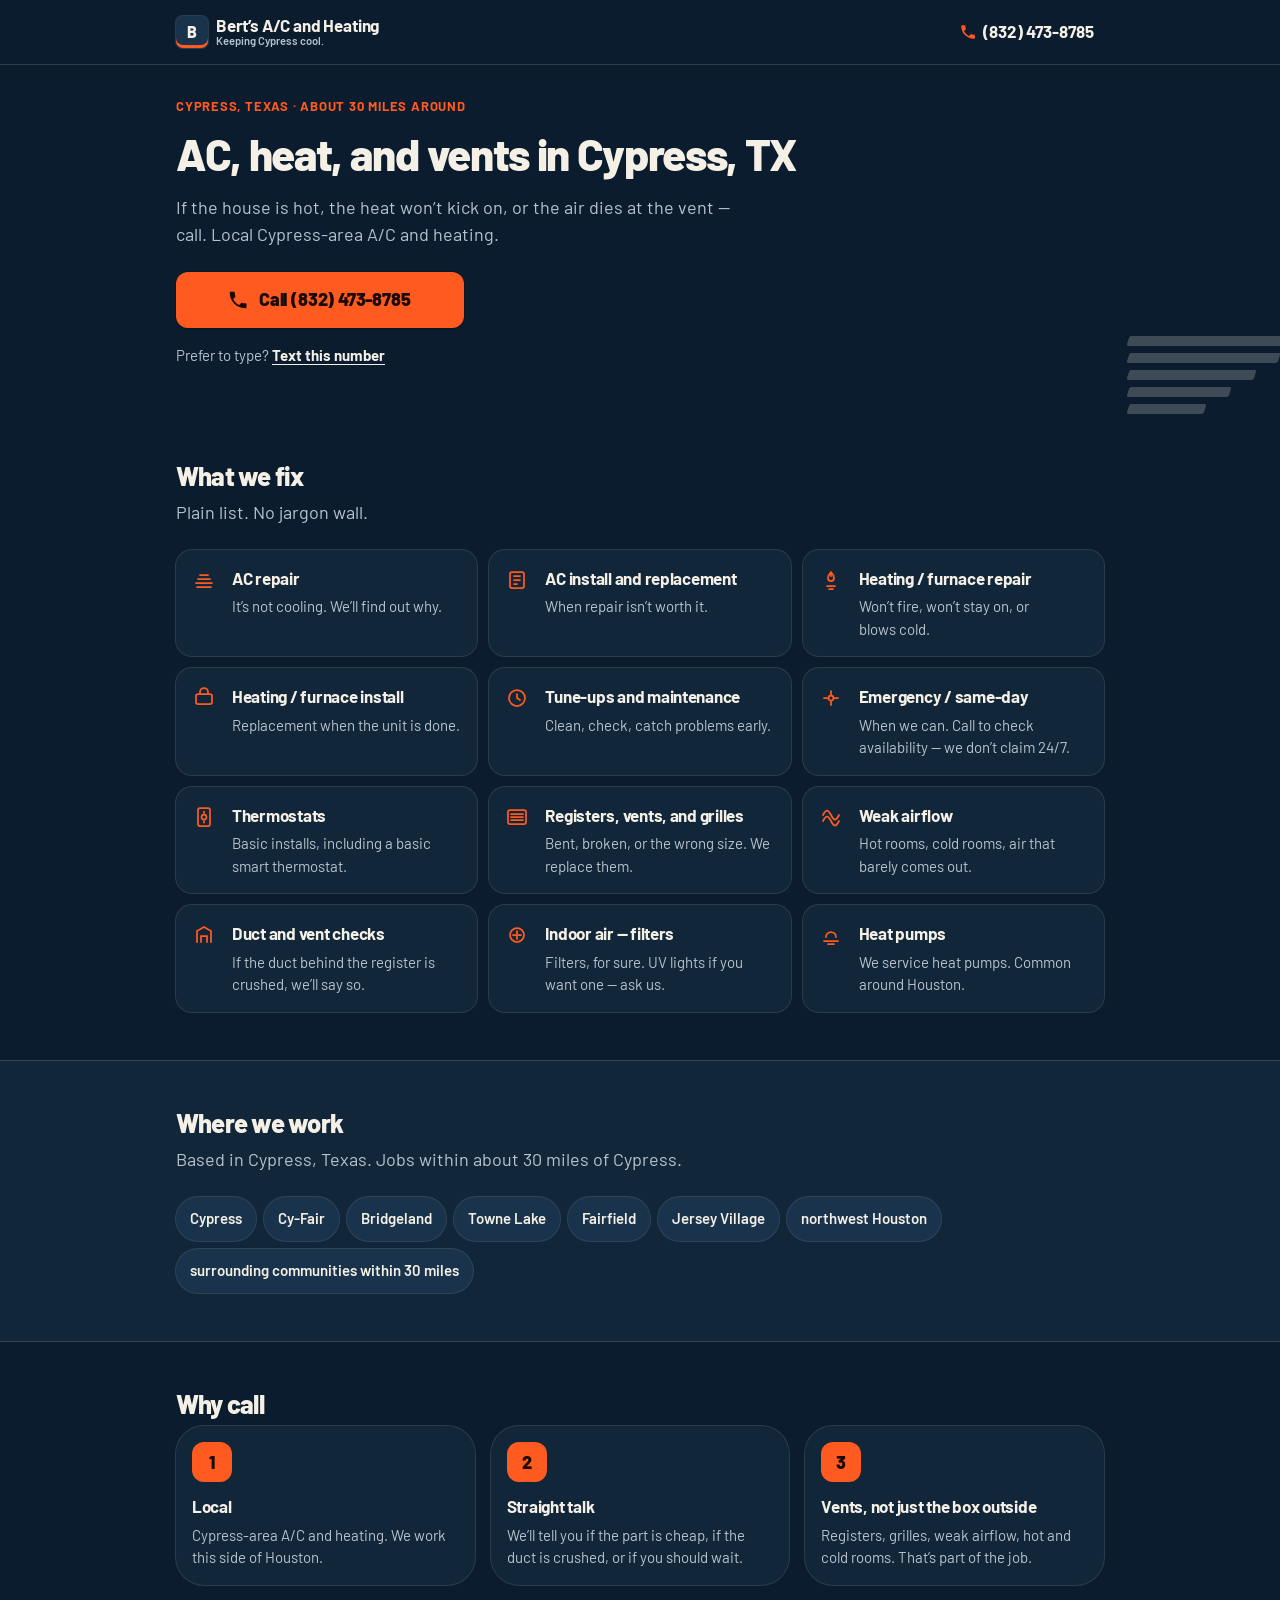
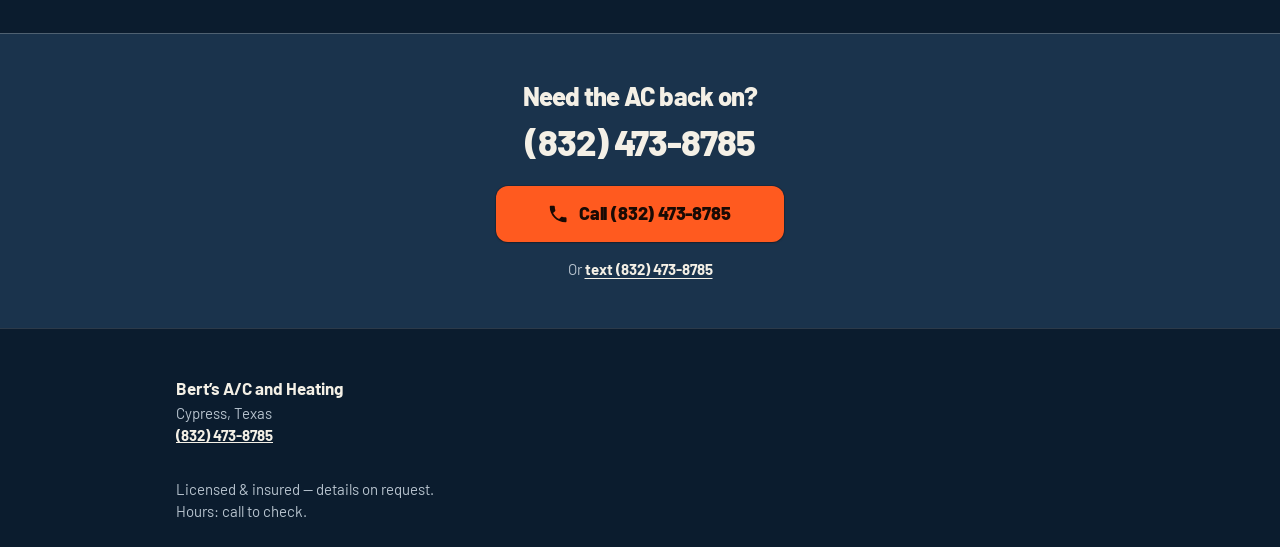
==== index.html @ 4bade755 "First draft one-page site for Bert’s A/C and Heating Static, mobile-first tap-to-call page for Cypre" ====
<!DOCTYPE html>
<html lang="en-US">
  <head>
    <meta charset="utf-8" />
    <meta name="viewport" content="width=device-width, initial-scale=1, viewport-fit=cover" />
    <title>Bert’s A/C and Heating — Cypress, TX</title>
    <meta
      name="description"
      content="Bert’s A/C and Heating. AC repair, heating, vents, and airflow in Cypress, Texas and about 30 miles around. Call (832) 473-8785."
    />
    <meta name="theme-color" content="#0B1C2E" />
    <link rel="canonical" href="https://keepcypresscool.com/" />
    <link rel="icon" type="image/svg+xml" href="./favicon.svg" />
    <link rel="apple-touch-icon" href="./favicon.svg" />
    <meta property="og:type" content="website" />
    <meta property="og:title" content="Bert’s A/C and Heating — Cypress, TX" />
    <meta
      property="og:description"
      content="AC, heat, and vents in Cypress and about 30 miles around. Call (832) 473-8785."
    />
    <meta property="og:url" content="https://keepcypresscool.com/" />
    <meta property="og:image" content="./og.jpg" />
    <meta name="twitter:card" content="summary_large_image" />
    <link rel="preconnect" href="https://fonts.googleapis.com" />
    <link rel="preconnect" href="https://fonts.gstatic.com" crossorigin />
    <link
      href="https://fonts.googleapis.com/css2?family=Barlow:ital,wght@0,400;0,600;0,700;0,800;1,400&display=swap"
      rel="stylesheet"
    />
    <link rel="stylesheet" href="./styles.css" />
    <script type="application/ld+json">
      {
        "@context": "https://schema.org",
        "@type": "HVACBusiness",
        "name": "Bert's A/C and Heating",
        "alternateName": "Keeping Cypress cool.",
        "url": "https://keepcypresscool.com/",
        "telephone": "+18324738785",
        "image": "https://keepcypresscool.com/og.jpg",
        "address": {
          "@type": "PostalAddress",
          "addressLocality": "Cypress",
          "addressRegion": "TX",
          "addressCountry": "US"
        },
        "areaServed": [
          "Cypress TX",
          "Cy-Fair",
          "Bridgeland",
          "Towne Lake",
          "Fairfield",
          "Jersey Village",
          "northwest Houston"
        ],
        "description": "Local Cypress-area A/C and heating. AC repair and replacement, heating, vents, airflow, and thermostats. About 30 miles around Cypress, Texas."
      }
    </script>
  </head>
  <body>
    <a class="skip" href="#main">Skip to content</a>

    <header class="site-header">
      <div class="wrap header-inner">
        <a class="brand" href="#main">
          <span class="brand-mark" aria-hidden="true">B</span>
          <span class="brand-text">
            <span class="brand-name">Bert’s A/C and Heating</span>
            <span class="brand-tag">Keeping Cypress cool.</span>
          </span>
        </a>
        <a class="header-phone" href="tel:+18324738785">
          <svg viewBox="0 0 24 24" width="18" height="18" aria-hidden="true">
            <path
              fill="currentColor"
              d="M6.6 10.8c1.4 2.8 3.8 5.1 6.6 6.6l2.2-2.2c.3-.3.7-.4 1.1-.2 1.2.4 2.5.6 3.8.6.6 0 1 .4 1 1V20c0 .6-.4 1-1 1C10.6 21 3 13.4 3 4c0-.6.4-1 1-1h3.5c.6 0 1 .4 1 1 0 1.3.2 2.6.6 3.8.1.4 0 .8-.3 1.1L6.6 10.8z"
            />
          </svg>
          (832) 473-8785
        </a>
      </div>
    </header>

    <main id="main">
      <section class="hero" aria-labelledby="hero-title">
        <div class="wrap hero-inner">
          <p class="eyebrow">Cypress, Texas · about 30 miles around</p>
          <h1 id="hero-title">AC, heat, and vents in Cypress, TX</h1>
          <p class="lede">
            If the house is hot, the heat won’t kick on, or the air dies at the vent — call.
            Local Cypress-area A/C and heating.
          </p>
          <a class="btn-call" href="tel:+18324738785">
            <svg viewBox="0 0 24 24" width="22" height="22" aria-hidden="true">
              <path
                fill="currentColor"
                d="M6.6 10.8c1.4 2.8 3.8 5.1 6.6 6.6l2.2-2.2c.3-.3.7-.4 1.1-.2 1.2.4 2.5.6 3.8.6.6 0 1 .4 1 1V20c0 .6-.4 1-1 1C10.6 21 3 13.4 3 4c0-.6.4-1 1-1h3.5c.6 0 1 .4 1 1 0 1.3.2 2.6.6 3.8.1.4 0 .8-.3 1.1L6.6 10.8z"
              />
            </svg>
            Call (832) 473-8785
          </a>
          <p class="hero-alt">
            Prefer to type? <a href="sms:+18324738785">Text this number</a>
          </p>
        </div>
        <div class="vent" aria-hidden="true">
          <span></span><span></span><span></span><span></span><span></span>
        </div>
      </section>

      <section class="section" id="services" aria-labelledby="services-title">
        <div class="wrap">
          <h2 id="services-title">What we fix</h2>
          <p class="section-lede">Plain list. No jargon wall.</p>
          <ul class="svc-grid">
            <li class="svc">
              <svg viewBox="0 0 24 24" width="24" height="24" aria-hidden="true">
                <path
                  fill="none"
                  stroke="currentColor"
                  stroke-width="1.75"
                  stroke-linecap="round"
                  d="M4 15h16M6 11h12M8 7h8M5 19h14"
                />
              </svg>
              <div>
                <h3>AC repair</h3>
                <p>It’s not cooling. We’ll find out why.</p>
              </div>
            </li>
            <li class="svc">
              <svg viewBox="0 0 24 24" width="24" height="24" aria-hidden="true">
                <rect
                  x="5"
                  y="4"
                  width="14"
                  height="16"
                  rx="2"
                  fill="none"
                  stroke="currentColor"
                  stroke-width="1.75"
                />
                <path
                  fill="none"
                  stroke="currentColor"
                  stroke-width="1.75"
                  stroke-linecap="round"
                  d="M9 8h6M9 12h6M9 16h3"
                />
              </svg>
              <div>
                <h3>AC install and replacement</h3>
                <p>When repair isn’t worth it.</p>
              </div>
            </li>
            <li class="svc">
              <svg viewBox="0 0 24 24" width="24" height="24" aria-hidden="true">
                <path
                  fill="none"
                  stroke="currentColor"
                  stroke-width="1.75"
                  stroke-linecap="round"
                  d="M12 4v4M12 4c2 2 3 4 3 6a3 3 0 1 1-6 0c0-2 1-4 3-6zM8 18h8M10 21h4"
                />
              </svg>
              <div>
                <h3>Heating / furnace repair</h3>
                <p>Won’t fire, won’t stay on, or blows cold.</p>
              </div>
            </li>
            <li class="svc">
              <svg viewBox="0 0 24 24" width="24" height="24" aria-hidden="true">
                <rect
                  x="4"
                  y="8"
                  width="16"
                  height="10"
                  rx="2"
                  fill="none"
                  stroke="currentColor"
                  stroke-width="1.75"
                />
                <path
                  fill="none"
                  stroke="currentColor"
                  stroke-width="1.75"
                  stroke-linecap="round"
                  d="M8 8V6a4 4 0 0 1 8 0v2"
                />
              </svg>
              <div>
                <h3>Heating / furnace install</h3>
                <p>Replacement when the unit is done.</p>
              </div>
            </li>
            <li class="svc">
              <svg viewBox="0 0 24 24" width="24" height="24" aria-hidden="true">
                <circle
                  cx="12"
                  cy="12"
                  r="8"
                  fill="none"
                  stroke="currentColor"
                  stroke-width="1.75"
                />
                <path
                  fill="none"
                  stroke="currentColor"
                  stroke-width="1.75"
                  stroke-linecap="round"
                  d="M12 8v4l3 2"
                />
              </svg>
              <div>
                <h3>Tune-ups and maintenance</h3>
                <p>Clean, check, catch problems early.</p>
              </div>
            </li>
            <li class="svc">
              <svg viewBox="0 0 24 24" width="24" height="24" aria-hidden="true">
                <path
                  fill="none"
                  stroke="currentColor"
                  stroke-width="1.75"
                  stroke-linecap="round"
                  d="M12 5v4M12 15v4M5 12h4M15 12h4"
                />
                <circle
                  cx="12"
                  cy="12"
                  r="2.5"
                  fill="none"
                  stroke="currentColor"
                  stroke-width="1.75"
                />
              </svg>
              <div>
                <h3>Emergency / same-day</h3>
                <p>When we can. Call to check availability — we don’t claim 24/7.</p>
              </div>
            </li>
            <li class="svc">
              <svg viewBox="0 0 24 24" width="24" height="24" aria-hidden="true">
                <rect
                  x="6"
                  y="3"
                  width="12"
                  height="18"
                  rx="2"
                  fill="none"
                  stroke="currentColor"
                  stroke-width="1.75"
                />
                <circle
                  cx="12"
                  cy="12"
                  r="2.5"
                  fill="none"
                  stroke="currentColor"
                  stroke-width="1.75"
                />
                <path
                  fill="none"
                  stroke="currentColor"
                  stroke-width="1.75"
                  stroke-linecap="round"
                  d="M12 6.5v1.5M12 16v1.5"
                />
              </svg>
              <div>
                <h3>Thermostats</h3>
                <p>Basic installs, including a basic smart thermostat.</p>
              </div>
            </li>
            <li class="svc">
              <svg viewBox="0 0 24 24" width="24" height="24" aria-hidden="true">
                <rect
                  x="3"
                  y="5"
                  width="18"
                  height="14"
                  rx="2"
                  fill="none"
                  stroke="currentColor"
                  stroke-width="1.75"
                />
                <path
                  fill="none"
                  stroke="currentColor"
                  stroke-width="1.75"
                  stroke-linecap="round"
                  d="M6 9h12M6 12h12M6 15h12"
                />
              </svg>
              <div>
                <h3>Registers, vents, and grilles</h3>
                <p>Bent, broken, or the wrong size. We replace them.</p>
              </div>
            </li>
            <li class="svc">
              <svg viewBox="0 0 24 24" width="24" height="24" aria-hidden="true">
                <path
                  fill="none"
                  stroke="currentColor"
                  stroke-width="1.75"
                  stroke-linecap="round"
                  d="M4 16c3-6 5-6 8 0s5 6 8 0"
                />
                <path
                  fill="none"
                  stroke="currentColor"
                  stroke-width="1.75"
                  stroke-linecap="round"
                  d="M4 10c3-6 5-6 8 0s5 6 8 0"
                />
              </svg>
              <div>
                <h3>Weak airflow</h3>
                <p>Hot rooms, cold rooms, air that barely comes out.</p>
              </div>
            </li>
            <li class="svc">
              <svg viewBox="0 0 24 24" width="24" height="24" aria-hidden="true">
                <path
                  fill="none"
                  stroke="currentColor"
                  stroke-width="1.75"
                  stroke-linecap="round"
                  d="M5 19V8l7-4 7 4v11"
                />
                <path
                  fill="none"
                  stroke="currentColor"
                  stroke-width="1.75"
                  stroke-linecap="round"
                  d="M9 19v-6h6v6"
                />
              </svg>
              <div>
                <h3>Duct and vent checks</h3>
                <p>If the duct behind the register is crushed, we’ll say so.</p>
              </div>
            </li>
            <li class="svc">
              <svg viewBox="0 0 24 24" width="24" height="24" aria-hidden="true">
                <circle
                  cx="12"
                  cy="12"
                  r="7"
                  fill="none"
                  stroke="currentColor"
                  stroke-width="1.75"
                />
                <path
                  fill="none"
                  stroke="currentColor"
                  stroke-width="1.75"
                  stroke-linecap="round"
                  d="M12 8v8M8 12h8"
                />
              </svg>
              <div>
                <h3>Indoor air — filters</h3>
                <p>Filters, for sure. UV lights if you want one — ask us.</p>
              </div>
            </li>
            <li class="svc">
              <svg viewBox="0 0 24 24" width="24" height="24" aria-hidden="true">
                <path
                  fill="none"
                  stroke="currentColor"
                  stroke-width="1.75"
                  stroke-linecap="round"
                  d="M7 14a5 5 0 1 1 10 0M5 18h14M9 21h6"
                />
              </svg>
              <div>
                <h3>Heat pumps</h3>
                <p>We service heat pumps. Common around Houston.</p>
              </div>
            </li>
          </ul>
        </div>
      </section>

      <section class="section section-alt" id="area" aria-labelledby="area-title">
        <div class="wrap">
          <h2 id="area-title">Where we work</h2>
          <p class="section-lede">
            Based in Cypress, Texas. Jobs within about 30 miles of Cypress.
          </p>
          <ul class="places">
            <li>Cypress</li>
            <li>Cy-Fair</li>
            <li>Bridgeland</li>
            <li>Towne Lake</li>
            <li>Fairfield</li>
            <li>Jersey Village</li>
            <li>northwest Houston</li>
            <li>surrounding communities within 30 miles</li>
          </ul>
        </div>
      </section>

      <section class="section" id="why" aria-labelledby="why-title">
        <div class="wrap">
          <h2 id="why-title">Why call</h2>
          <ol class="why">
            <li>
              <span class="why-n">1</span>
              <div>
                <h3>Local</h3>
                <p>Cypress-area A/C and heating. We work this side of Houston.</p>
              </div>
            </li>
            <li>
              <span class="why-n">2</span>
              <div>
                <h3>Straight talk</h3>
                <p>
                  We’ll tell you if the part is cheap, if the duct is crushed, or if you should
                  wait.
                </p>
              </div>
            </li>
            <li>
              <span class="why-n">3</span>
              <div>
                <h3>Vents, not just the box outside</h3>
                <p>
                  Registers, grilles, weak airflow, hot and cold rooms. That’s part of the job.
                </p>
              </div>
            </li>
          </ol>
        </div>
      </section>

      <section class="final" id="call" aria-labelledby="final-title">
        <div class="wrap final-inner">
          <h2 id="final-title">Need the AC back on?</h2>
          <p class="final-number">
            <a href="tel:+18324738785">(832) 473-8785</a>
          </p>
          <a class="btn-call" href="tel:+18324738785">
            <svg viewBox="0 0 24 24" width="22" height="22" aria-hidden="true">
              <path
                fill="currentColor"
                d="M6.6 10.8c1.4 2.8 3.8 5.1 6.6 6.6l2.2-2.2c.3-.3.7-.4 1.1-.2 1.2.4 2.5.6 3.8.6.6 0 1 .4 1 1V20c0 .6-.4 1-1 1C10.6 21 3 13.4 3 4c0-.6.4-1 1-1h3.5c.6 0 1 .4 1 1 0 1.3.2 2.6.6 3.8.1.4 0 .8-.3 1.1L6.6 10.8z"
              />
            </svg>
            Call (832) 473-8785
          </a>
          <p class="hero-alt">
            Or <a href="sms:+18324738785">text (832) 473-8785</a>
          </p>
        </div>
      </section>
    </main>

    <footer class="site-footer">
      <div class="wrap footer-inner">
        <p>
          <strong>Bert’s A/C and Heating</strong><br />
          Cypress, Texas<br />
          <a href="tel:+18324738785">(832) 473-8785</a>
        </p>
        <p class="footer-meta">
          Licensed & insured — details on request.<br />
          Hours: call to check. <!-- TODO: post actual hours -->
        </p>
      </div>
    </footer>

    <div class="sticky-call" role="region" aria-label="Call Bert’s A/C and Heating">
      <a class="btn-call btn-sticky" href="tel:+18324738785">
        <svg viewBox="0 0 24 24" width="20" height="20" aria-hidden="true">
          <path
            fill="currentColor"
            d="M6.6 10.8c1.4 2.8 3.8 5.1 6.6 6.6l2.2-2.2c.3-.3.7-.4 1.1-.2 1.2.4 2.5.6 3.8.6.6 0 1 .4 1 1V20c0 .6-.4 1-1 1C10.6 21 3 13.4 3 4c0-.6.4-1 1-1h3.5c.6 0 1 .4 1 1 0 1.3.2 2.6.6 3.8.1.4 0 .8-.3 1.1L6.6 10.8z"
          />
        </svg>
        Call (832) 473-8785
      </a>
    </div>
  </body>
</html>
---- styles.css ----
:root {
  --navy: #0b1c2e;
  --navy-2: #12263a;
  --navy-3: #1a334c;
  --paper: #f4f0e6;
  --muted: #b7c3ce;
  --accent: #ff5a1f;
  --accent-ink: #1a0a04;
  --line: color-mix(in oklab, var(--paper) 14%, transparent);
  --line-strong: color-mix(in oklab, var(--paper) 24%, transparent);

  --font: "Barlow", "Segoe UI", system-ui, sans-serif;

  --text-xs: 0.8125rem;
  --text-sm: 0.9375rem;
  --text-base: 1.0625rem;
  --text-md: 1.125rem;
  --text-lg: clamp(1.35rem, 1.1rem + 1vw, 1.6rem);
  --text-xl: clamp(1.85rem, 1.2rem + 3.2vw, 2.75rem);

  --leading-tight: 1.12;
  --leading-snug: 1.28;
  --leading-body: 1.5;

  --space-1: 4px;
  --space-2: 8px;
  --space-3: 12px;
  --space-4: 16px;
  --space-5: 24px;
  --space-6: 32px;
  --space-7: 48px;
  --space-8: 64px;

  --radius-sm: 8px;
  --radius-md: 12px;
  --radius-lg: 16px;
  --radius-xl: 24px;

  --shadow-btn:
    0 0 0 1px color-mix(in oklab, var(--accent-ink) 18%, transparent),
    0 1px 2px color-mix(in oklab, var(--accent-ink) 28%, transparent);
  --shadow-card: 0 0 0 1px var(--line);

  --wrap: 44rem;
  --wrap-wide: 58rem;

  --header-h: 3.5rem;
  --sticky-h: 4.75rem;

  --motion-quick: 150ms;
  --motion-fast: 250ms;
  --ease-out: cubic-bezier(0.23, 1, 0.32, 1);
}

*,
*::before,
*::after {
  box-sizing: border-box;
}

html {
  -webkit-text-size-adjust: 100%;
  -webkit-font-smoothing: antialiased;
  -moz-osx-font-smoothing: grayscale;
  scroll-behavior: smooth;
}

body {
  margin: 0;
  font-family: var(--font);
  font-size: var(--text-base);
  line-height: var(--leading-body);
  color: var(--paper);
  background: var(--navy);
  padding-bottom: calc(var(--sticky-h) + env(safe-area-inset-bottom));
  text-wrap: pretty;
}

img,
svg {
  display: block;
  max-width: 100%;
}

a {
  color: inherit;
}

a:focus-visible,
.btn-call:focus-visible,
.header-phone:focus-visible {
  outline: 3px solid var(--paper);
  outline-offset: 3px;
}

.skip {
  position: absolute;
  left: -999px;
  top: 0;
  background: var(--paper);
  color: var(--navy);
  padding: var(--space-2) var(--space-4);
  z-index: 40;
}

.skip:focus {
  left: var(--space-3);
  top: var(--space-3);
}

.wrap {
  width: min(100% - 2rem, var(--wrap));
  margin-inline: auto;
}

.site-header {
  background: var(--navy);
  border-bottom: 1px solid var(--line);
}

.header-inner {
  min-height: var(--header-h);
  display: flex;
  align-items: center;
  justify-content: space-between;
  gap: var(--space-3);
  padding-block: var(--space-2);
}

.brand {
  display: flex;
  align-items: center;
  gap: var(--space-2);
  text-decoration: none;
  min-width: 0;
}

.brand-mark {
  flex: 0 0 auto;
  width: 2rem;
  height: 2rem;
  border-radius: 7px;
  background: var(--navy-3);
  color: var(--paper);
  font-weight: 800;
  font-size: 1rem;
  display: grid;
  place-items: center;
  box-shadow: 0 0 0 1px var(--line), inset 0 -3px 0 var(--accent);
}

.brand-text {
  display: flex;
  flex-direction: column;
  min-width: 0;
  line-height: 1.15;
}

.brand-name {
  font-weight: 700;
  font-size: var(--text-sm);
  letter-spacing: -0.01em;
}

.brand-tag {
  font-size: 0.7rem;
  color: var(--muted);
  font-weight: 600;
}

.header-phone {
  flex: 0 0 auto;
  display: inline-flex;
  align-items: center;
  gap: 6px;
  min-height: 48px;
  padding: 0 10px;
  color: var(--paper);
  font-weight: 700;
  font-size: var(--text-sm);
  text-decoration: none;
  white-space: nowrap;
}

.header-phone svg {
  color: var(--accent);
}

.hero {
  position: relative;
  overflow: hidden;
  padding: var(--space-6) 0 var(--space-7);
  background: var(--navy);
}

.hero-inner {
  position: relative;
  z-index: 1;
}

.eyebrow {
  margin: 0 0 var(--space-3);
  font-size: var(--text-xs);
  font-weight: 700;
  letter-spacing: 0.06em;
  text-transform: uppercase;
  color: var(--accent);
}

.hero h1,
.final h2,
.section h2 {
  text-wrap: balance;
  letter-spacing: -0.03em;
  line-height: var(--leading-tight);
}

.hero h1 {
  margin: 0 0 var(--space-4);
  font-size: var(--text-xl);
  font-weight: 800;
}

.lede,
.section-lede {
  margin: 0 0 var(--space-5);
  color: var(--muted);
  font-size: var(--text-md);
  max-width: 36rem;
}

.btn-call {
  display: inline-flex;
  align-items: center;
  justify-content: center;
  gap: 10px;
  width: 100%;
  min-height: 56px;
  padding: 0 1.25rem 0 1.1rem;
  background: var(--accent);
  color: var(--accent-ink);
  font-family: inherit;
  font-size: 1.125rem;
  font-weight: 800;
  letter-spacing: -0.01em;
  text-decoration: none;
  border-radius: var(--radius-md);
  box-shadow: var(--shadow-btn);
  transition:
    transform var(--motion-quick) var(--ease-out),
    filter var(--motion-quick) var(--ease-out);
}

.btn-call:hover {
  filter: brightness(1.06);
}

.btn-call:active {
  transform: scale(0.98);
}

.hero-alt {
  margin: var(--space-4) 0 0;
  color: var(--muted);
  font-size: var(--text-sm);
}

.hero-alt a {
  color: var(--paper);
  font-weight: 700;
  text-underline-offset: 3px;
}

.vent {
  position: absolute;
  right: -1.5rem;
  bottom: 0;
  width: min(42vw, 11rem);
  display: flex;
  flex-direction: column;
  gap: 7px;
  opacity: 0.22;
  pointer-events: none;
}

.vent span {
  display: block;
  height: 10px;
  background: var(--paper);
  border-radius: 2px;
  transform: skewX(-18deg);
}

.vent span:nth-child(2) {
  width: 86%;
}
.vent span:nth-child(3) {
  width: 72%;
}
.vent span:nth-child(4) {
  width: 58%;
}
.vent span:nth-child(5) {
  width: 44%;
}

.section {
  padding: var(--space-7) 0;
}

.section h2 {
  margin: 0 0 var(--space-2);
  font-size: var(--text-lg);
  font-weight: 800;
}

.section-alt {
  background: var(--navy-2);
  border-block: 1px solid var(--line);
}

.svc-grid {
  list-style: none;
  margin: 0;
  padding: 0;
  display: grid;
  grid-template-columns: 1fr;
  gap: var(--space-3);
}

.svc {
  display: grid;
  grid-template-columns: 28px 1fr;
  gap: var(--space-3);
  padding: var(--space-4);
  background: var(--navy-2);
  border-radius: var(--radius-lg);
  box-shadow: var(--shadow-card);
}

.section-alt .svc,
.svc {
  align-items: start;
}

.svc svg {
  margin-top: 2px;
  color: var(--accent);
}

.svc h3,
.why h3 {
  margin: 0 0 4px;
  font-size: var(--text-base);
  font-weight: 700;
  letter-spacing: -0.015em;
}

.svc p,
.why p {
  margin: 0;
  color: var(--muted);
  font-size: var(--text-sm);
}

.places {
  list-style: none;
  margin: 0;
  padding: 0;
  display: flex;
  flex-wrap: wrap;
  gap: var(--space-2);
}

.places li {
  padding: 10px 14px;
  min-height: 44px;
  display: inline-flex;
  align-items: center;
  background: var(--navy-3);
  border-radius: 999px;
  font-weight: 600;
  font-size: var(--text-sm);
  box-shadow: 0 0 0 1px var(--line);
}

.why {
  list-style: none;
  margin: 0;
  padding: 0;
  display: grid;
  gap: var(--space-4);
}

.why li {
  display: grid;
  grid-template-columns: 2.5rem 1fr;
  gap: var(--space-3);
  padding: var(--space-4);
  background: var(--navy-2);
  border-radius: calc(var(--radius-md) + var(--space-4));
  box-shadow: var(--shadow-card);
}

.why-n {
  width: 2.5rem;
  height: 2.5rem;
  border-radius: var(--radius-md);
  background: var(--accent);
  color: var(--accent-ink);
  font-weight: 800;
  font-size: 1.125rem;
  display: grid;
  place-items: center;
}

.final {
  background: var(--navy-3);
  padding: var(--space-7) 0;
  text-align: center;
  border-top: 1px solid var(--line-strong);
}

.final-inner {
  display: flex;
  flex-direction: column;
  align-items: center;
}

.final h2 {
  margin: 0 0 var(--space-3);
  font-size: var(--text-lg);
  font-weight: 800;
}

.final-number {
  margin: 0 0 var(--space-5);
  font-size: clamp(1.6rem, 1.1rem + 2.4vw, 2.25rem);
  font-weight: 800;
  letter-spacing: -0.03em;
  line-height: 1.1;
}

.final-number a {
  color: var(--paper);
  text-decoration: none;
}

.final .btn-call {
  max-width: 28rem;
}

.site-footer {
  padding: var(--space-6) 0 var(--space-5);
  border-top: 1px solid var(--line);
  color: var(--muted);
  font-size: var(--text-sm);
}

.footer-inner {
  display: grid;
  gap: var(--space-4);
}

.site-footer strong {
  color: var(--paper);
  font-size: var(--text-base);
}

.site-footer a {
  color: var(--paper);
  font-weight: 700;
}

.footer-meta {
  margin: 0;
}

.sticky-call {
  position: fixed;
  left: 0;
  right: 0;
  bottom: 0;
  z-index: 30;
  padding: var(--space-2) var(--space-4);
  padding-bottom: calc(var(--space-2) + env(safe-area-inset-bottom));
  background: color-mix(in oklab, var(--navy) 92%, black);
  border-top: 1px solid var(--line-strong);
}

.btn-sticky {
  min-height: 52px;
}

@media (min-width: 640px) {
  .svc-grid {
    grid-template-columns: 1fr 1fr;
  }

  .btn-call {
    width: auto;
    min-width: 18rem;
  }

  .wrap {
    width: min(100% - 3rem, var(--wrap-wide));
  }
}

@media (min-width: 800px) {
  .sticky-call {
    display: none;
  }

  body {
    padding-bottom: 0;
  }

  .svc-grid {
    grid-template-columns: 1fr 1fr 1fr;
  }

  .why {
    grid-template-columns: 1fr 1fr 1fr;
  }

  .why li {
    grid-template-columns: 1fr;
  }

  .header-phone {
    font-size: var(--text-base);
  }

  .brand-name {
    font-size: var(--text-base);
  }
}

@media (prefers-reduced-motion: reduce) {
  html {
    scroll-behavior: auto;
  }

  .btn-call {
    transition: none;
  }
}
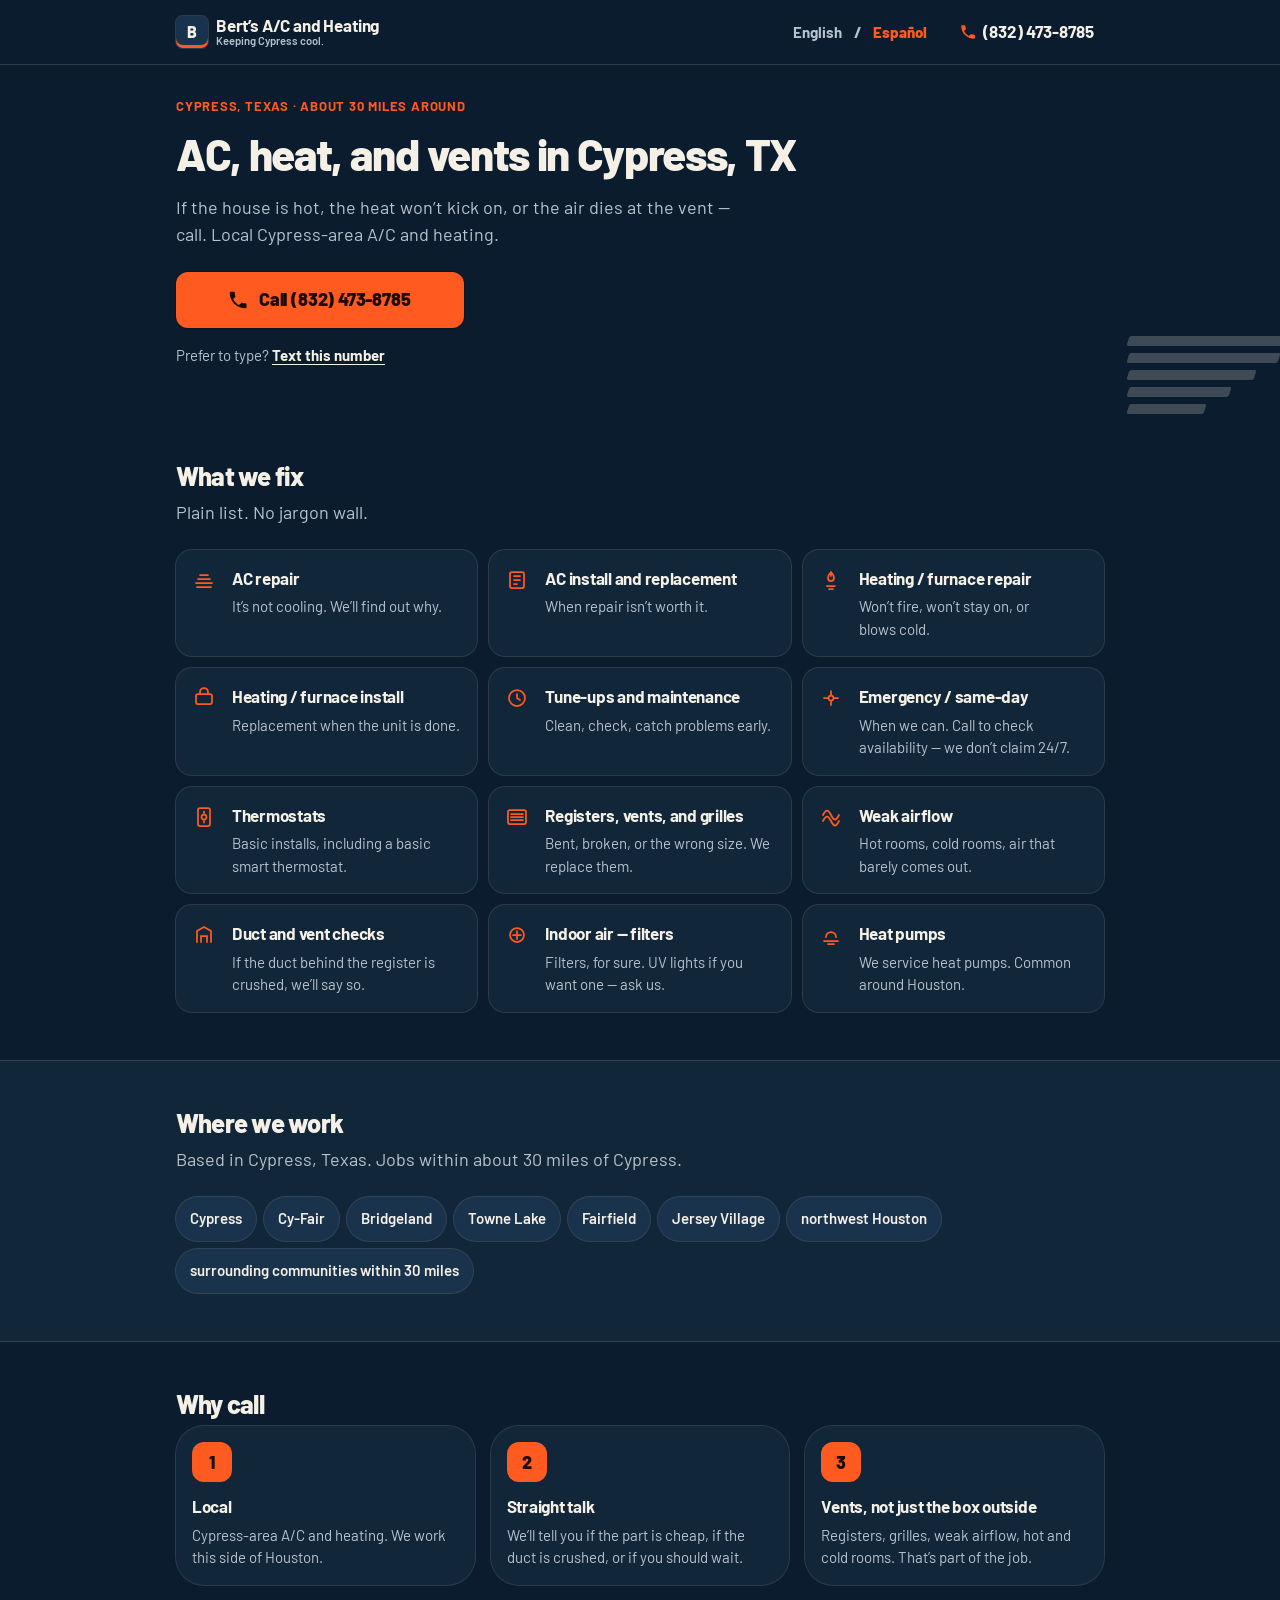
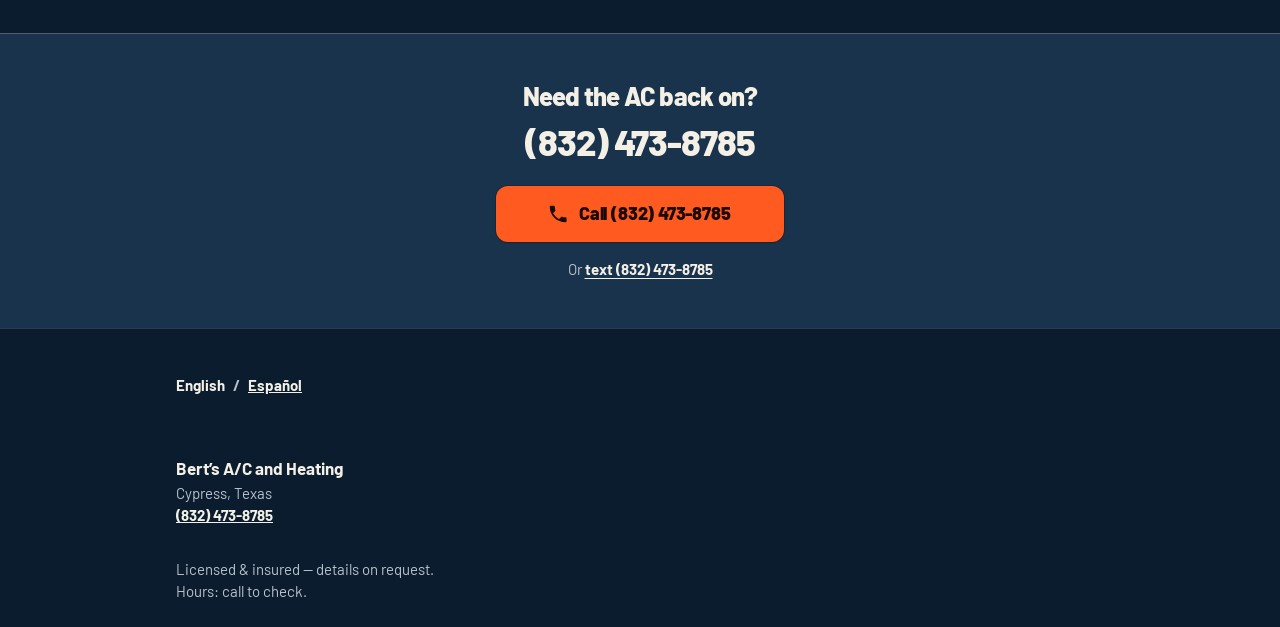
==== commit e396c041: "Add full Spanish mirror at /es/ Same tap-to-call page in Spanish, linked English / Español from the " ====
--- a/index.html
+++ b/index.html
@@ -10,9 +10,13 @@
     />
     <meta name="theme-color" content="#0B1C2E" />
     <link rel="canonical" href="https://keepcypresscool.com/" />
+    <link rel="alternate" hreflang="en" href="https://keepcypresscool.com/" />
+    <link rel="alternate" hreflang="es" href="https://keepcypresscool.com/es/" />
+    <link rel="alternate" hreflang="x-default" href="https://keepcypresscool.com/" />
     <link rel="icon" type="image/svg+xml" href="./favicon.svg" />
     <link rel="apple-touch-icon" href="./favicon.svg" />
-    <meta property="og:type" content="website" />
+    <meta property="og:locale" content="en_US" />
+    <meta property="og:locale:alternate" content="es_US" />
     <meta property="og:title" content="Bert’s A/C and Heating — Cypress, TX" />
     <meta
       property="og:description"
@@ -77,6 +81,11 @@
           </svg>
           (832) 473-8785
         </a>
+        <nav class="lang" aria-label="Language">
+          <span lang="en" aria-current="page">English</span>
+          <span class="lang-sep" aria-hidden="true">/</span>
+          <a href="./es/" lang="es" hreflang="es">Español</a>
+        </nav>
       </div>
     </header>
 
@@ -459,6 +468,11 @@
 
     <footer class="site-footer">
       <div class="wrap footer-inner">
+        <p class="footer-lang">
+          <span lang="en" aria-current="page">English</span>
+          <span aria-hidden="true">/</span>
+          <a href="./es/" lang="es" hreflang="es">Español</a>
+        </p>
         <p>
           <strong>Bert’s A/C and Heating</strong><br />
           Cypress, Texas<br />
--- a/styles.css
+++ b/styles.css
@@ -88,7 +88,8 @@
 
 a:focus-visible,
 .btn-call:focus-visible,
-.header-phone:focus-visible {
+.header-phone:focus-visible,
+.lang a:focus-visible {
   outline: 3px solid var(--paper);
   outline-offset: 3px;
 }
@@ -120,10 +121,14 @@
 
 .header-inner {
   min-height: var(--header-h);
-  display: flex;
-  align-items: center;
-  justify-content: space-between;
-  gap: var(--space-3);
+  display: grid;
+  grid-template-columns: 1fr auto;
+  grid-template-areas:
+    "brand phone"
+    "lang lang";
+  align-items: center;
+  column-gap: var(--space-3);
+  row-gap: 0;
   padding-block: var(--space-2);
 }
 
@@ -133,6 +138,7 @@
   gap: var(--space-2);
   text-decoration: none;
   min-width: 0;
+  grid-area: brand;
 }
 
 .brand-mark {
@@ -180,10 +186,72 @@
   font-size: var(--text-sm);
   text-decoration: none;
   white-space: nowrap;
+  grid-area: phone;
+  justify-self: end;
 }
 
 .header-phone svg {
   color: var(--accent);
+}
+
+.lang {
+  grid-area: lang;
+  display: flex;
+  align-items: center;
+  gap: 2px;
+  margin: 0;
+  min-height: 48px;
+}
+
+.lang a,
+.lang span {
+  display: inline-flex;
+  align-items: center;
+  min-height: 48px;
+  padding: 0 10px 0 0;
+  font-size: var(--text-sm);
+  font-weight: 800;
+  text-decoration: none;
+}
+
+.lang span[aria-current="page"] {
+  color: var(--muted);
+  font-weight: 700;
+}
+
+.lang a {
+  color: var(--accent);
+}
+
+.lang-sep {
+  color: var(--muted);
+  padding: 0 4px;
+  font-weight: 600;
+}
+
+.footer-lang {
+  display: flex;
+  flex-wrap: wrap;
+  align-items: center;
+  gap: var(--space-2);
+  margin: 0 0 var(--space-4);
+  font-size: var(--text-sm);
+  font-weight: 700;
+}
+
+.footer-lang a {
+  color: var(--accent);
+  min-height: 48px;
+  display: inline-flex;
+  align-items: center;
+  padding-right: 10px;
+}
+
+.footer-lang span[aria-current="page"] {
+  color: var(--paper);
+  min-height: 48px;
+  display: inline-flex;
+  align-items: center;
 }
 
 .hero {
@@ -493,6 +561,15 @@
 }
 
 @media (min-width: 640px) {
+  .header-inner {
+    grid-template-columns: 1fr auto auto;
+    grid-template-areas: "brand lang phone";
+  }
+
+  .lang {
+    justify-self: end;
+  }
+
   .svc-grid {
     grid-template-columns: 1fr 1fr;
   }
